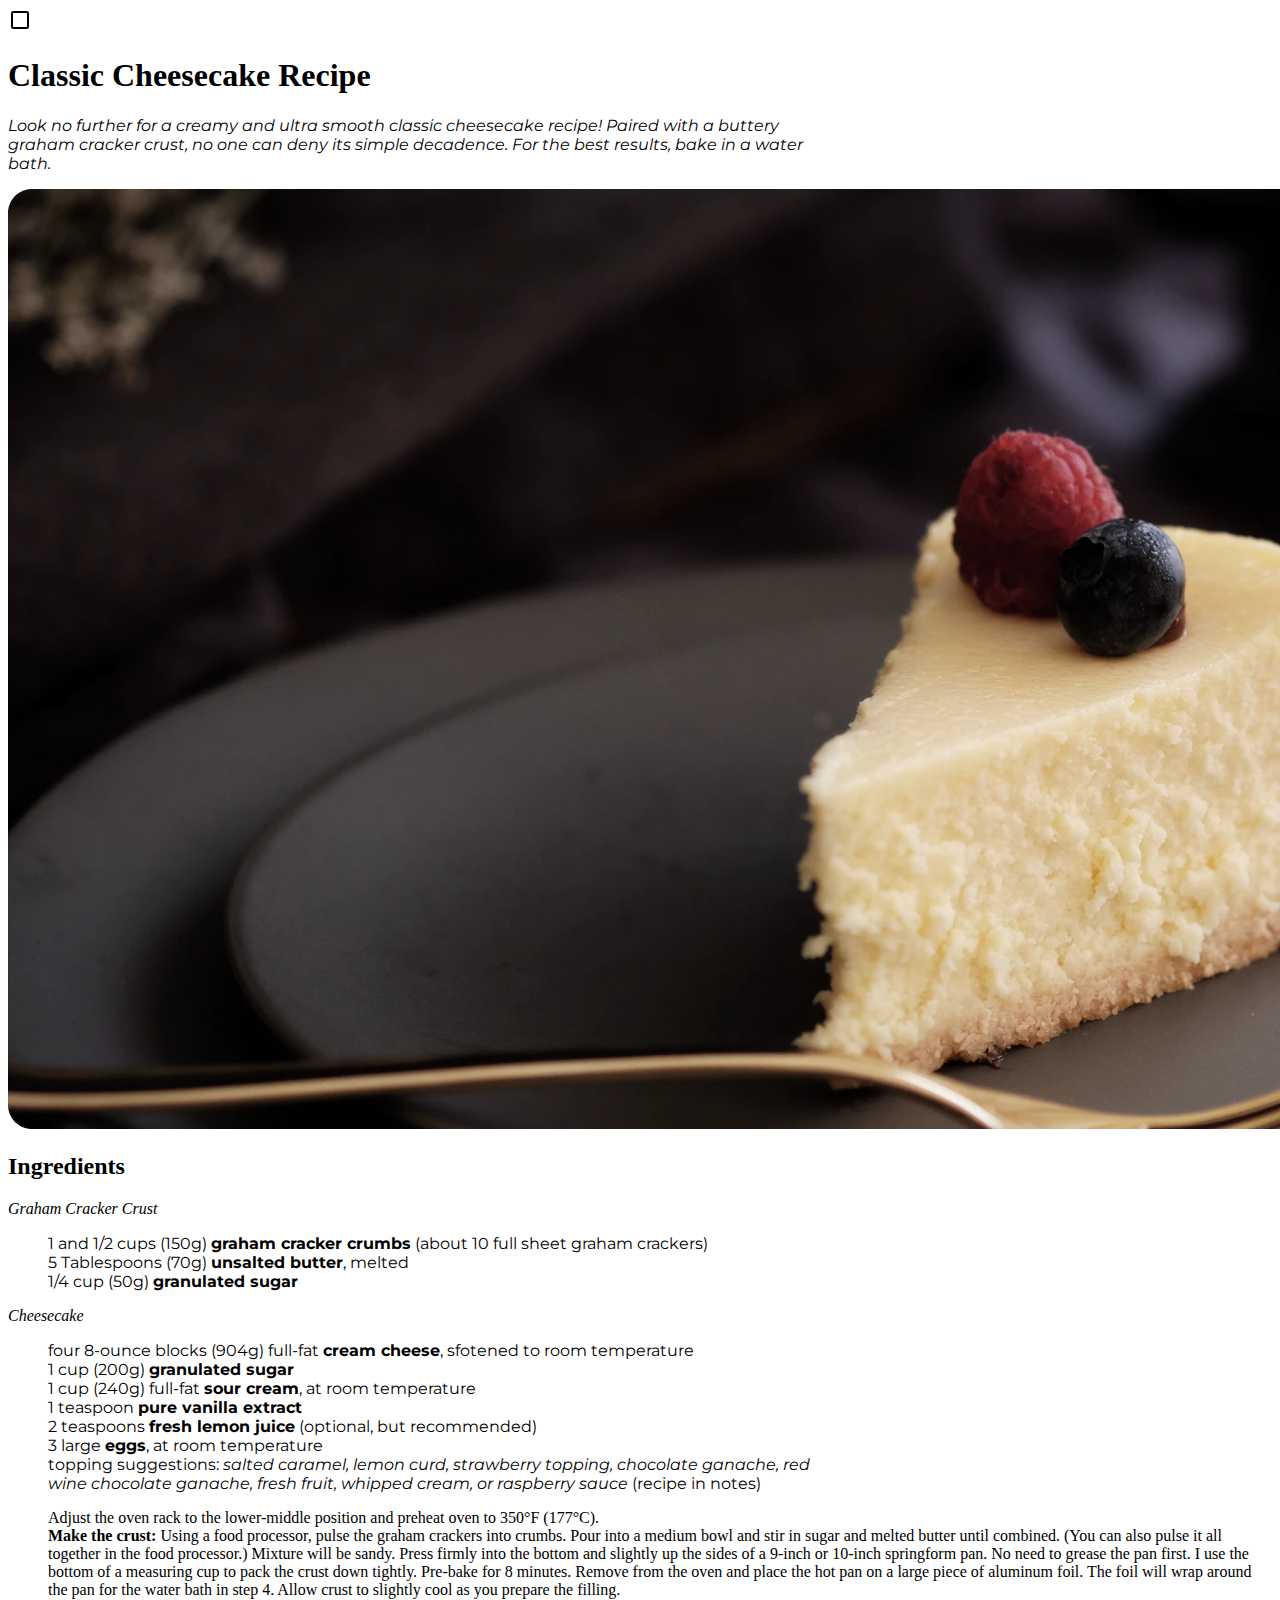
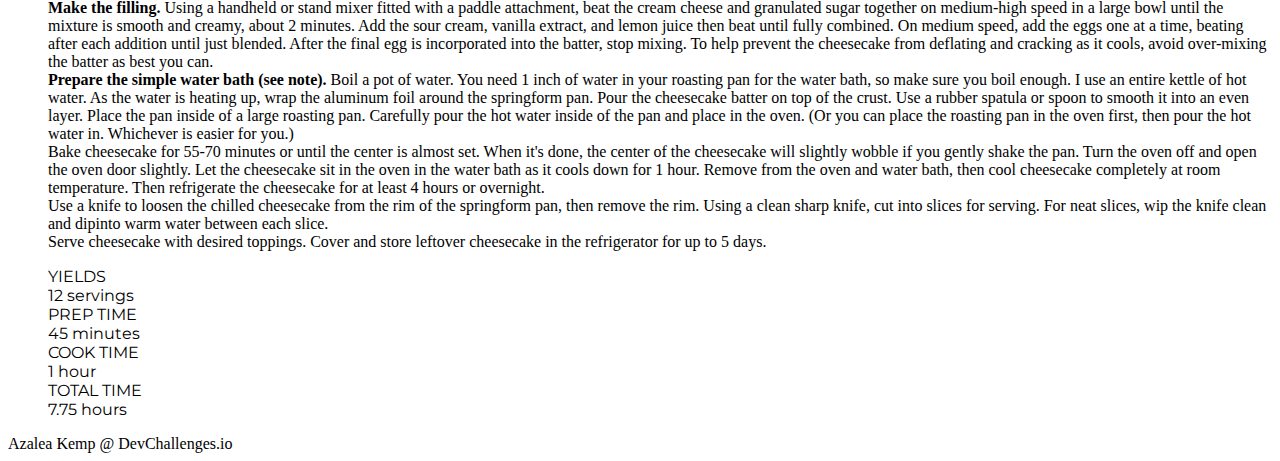
==== index.html @ 44c9148f "having a difficult time discovering how to use icons, svg, etc. pushing progress and picking up wher" ====
<!DOCTYPE html>
<html>
<head>
  <title>Classic Cheesecake Recipe</title>
  <link rel="stylesheet" href="https://cdn.jsdelivr.net/npm/bootstrap@4.5.3/dist/css/bootstrap.min.css" integrity="sha384-TX8t27EcRE3e/ihU7zmQxVncDAy5uIKz4rEkgIXeMed4M0jlfIDPvg6uqKI2xXr2" crossorigin="anonymous">
  <link rel="stylesheet" type="text/css" href="styles/styles.css">
  <svg xmlns="http://www.w3.org/2000/svg" height="24" viewBox="0 0 24 24" width="24"><path d="M0 0h24v24H0V0z" fill="none"/><path d="M19 5v14H5V5h14m0-2H5c-1.1 0-2 .9-2 2v14c0 1.1.9 2 2 2h14c1.1 0 2-.9 2-2V5c0-1.1-.9-2-2-2z"/></svg>
</head>
<body>
  <div class="container">
    <div class="row mt-5">
      <div class="col recipe-item">
        <div class="row">
          <div fclass= "col-8">
            <h1 class="recipe-item__title">
              <strong>Classic Cheesecake Recipe</strong>
            </h1>
            <p class="recipe-item__description">
            <em>Look no further for a creamy and ultra smooth classic cheesecake recipe! Paired with a buttery graham cracker crust, no one can deny its simple decadence. For the best results, bake in a water bath.</em>
            </p>
          </div>
          <img class="recipe-item__image img-fluid mt-3 mb-3" src="images/photo1.png" >
        </div>
        <div class="row mt-3">
          <div class="col-10">
            <h2>
              Ingredients
            </h2>
            <p>
              <em>Graham Cracker Crust</em>
            </p>
            <ul class="recipe-item__list custom-bullet square">
              <li>
                1 and 1/2 cups (150g) <strong>graham cracker crumbs</strong> (about 10 full sheet graham crackers)
              </li>
              <li>
                5 Tablespoons (70g) <strong>unsalted butter</strong>, melted
              </li>
              <li>
                1/4 cup (50g) <strong>granulated sugar</strong>
              </li>
            </ul>
            <p>
              <em>Cheesecake</em>
            </p>
            <ul class="recipe-item__list custom-bullet square">
              <li>
                four 8-ounce blocks (904g) full-fat <strong>cream cheese</strong>, sfotened to room temperature
              </li>
              <li>
                1 cup (200g) <strong>granulated sugar</strong>
              </li>
              <li>
                1 cup (240g) full-fat <strong>sour cream</strong>, at room temperature
              </li>
              <li>
                1 teaspoon <strong>pure vanilla extract</strong>
              </li>
              <li>
                2 teaspoons <strong>fresh lemon juice</strong> (optional, but recommended)
              </li>
              <li>
                3 large <strong>eggs</strong>, at room temperature
              </li>
              <li>
                topping suggestions: <em>salted caramel, lemon curd, strawberry topping, chocolate ganache, red wine chocolate ganache, fresh fruit, whipped cream, or raspberry sauce</em> (recipe in notes)
              </li>
            </ul>
            <ol class="recipe-item__instructions-list custom-bullet">
              <li>
                Adjust the oven rack to the lower-middle position and preheat oven to 350°F (177°C).
              </li>
              <li>
                <strong>Make the crust:</strong> Using a food processor, pulse the graham crackers into crumbs. Pour into a medium bowl and stir in sugar and melted butter until combined. (You can also pulse it all together in the food processor.) Mixture will be sandy. Press firmly into the bottom and slightly up the sides of a 9-inch or 10-inch springform pan. No need to grease the pan first. I use the bottom of a measuring cup to pack the crust down tightly. Pre-bake for 8 minutes. Remove from the oven and place the hot pan on a large piece of aluminum foil. The foil will wrap around the pan for the water bath in step 4. Allow crust to slightly cool as you prepare the filling.
              </li>
              <li>
                <strong>Make the filling.</strong> Using a handheld or stand mixer fitted with a paddle attachment, beat the cream cheese and granulated sugar together on medium-high speed in a large bowl until the mixture is smooth and creamy, about 2 minutes. Add the sour cream, vanilla extract, and lemon juice then beat until fully combined. On medium speed, add the eggs one at a time, beating after each addition until just blended. After the final egg is incorporated into the batter, stop mixing. To help prevent the cheesecake from deflating and cracking as it cools, avoid over-mixing the batter as best you can.
              </li>
              <li>
                <strong>Prepare the simple water bath (see note).</strong> Boil a pot of water. You need 1 inch of water in your roasting pan for the water bath, so make sure you boil enough. I use an entire kettle of hot water. As the water is heating up, wrap the aluminum foil around the springform pan. Pour the cheesecake batter on top of the crust. Use a rubber spatula or spoon to smooth it into an even layer. Place the pan inside of a large roasting pan. Carefully pour the hot water inside of the pan and place in the oven. (Or you can place the roasting pan in the oven first, then pour the hot water in. Whichever is easier for you.)
              </li>
              <li>
                Bake cheesecake for 55-70 minutes or until the center is almost set. When it's done, the center of the cheesecake will slightly wobble if you gently shake the pan. Turn the oven off and open the oven door slightly. Let the cheesecake sit in the oven in the water bath as it cools down for 1 hour. Remove from the oven and water bath, then cool cheesecake completely at room temperature. Then refrigerate the cheesecake for at least 4 hours or overnight.
              </li>
              <li>
                Use a knife to loosen the chilled cheesecake from the rim of the springform pan, then remove the rim. Using a clean sharp knife, cut into slices for serving. For neat slices, wip the knife clean and dipinto warm water between each slice.
              </li>
              <li>
                Serve cheesecake with desired toppings. Cover and store leftover cheesecake in the refrigerator for up to 5 days.
              </li>
            </ol>
          </div>
          <div class="col-2">
            <ul class="custom-bullet">
              <li>
                YIELDS <br>12 servings
              </li>
              <li>
                PREP TIME <br>45 minutes
              </li>
              <li>
                COOK TIME <br>1 hour
              </li>
              <li>
                TOTAL TIME <br>7.75 hours
              </li>
            </ul>
          </div>
        </div>
      </div>
    </div>
    <footer>
      Azalea Kemp @ DevChallenges.io
    </footer>
  </div>
<script src="https://code.jquery.com/jquery-3.5.1.slim.min.js" integrity="sha384-DfXdz2htPH0lsSSs5nCTpuj/zy4C+OGpamoFVy38MVBnE+IbbVYUew+OrCXaRkfj" crossorigin="anonymous"></script>
<script src="https://cdn.jsdelivr.net/npm/popper.js@1.16.1/dist/umd/popper.min.js" integrity="sha384-9/reFTGAW83EW2RDu2S0VKaIzap3H66lZH81PoYlFhbGU+6BZp6G7niu735Sk7lN" crossorigin="anonymous"></script>
<script src="https://cdn.jsdelivr.net/npm/bootstrap@4.5.3/dist/js/bootstrap.min.js" integrity="sha384-w1Q4orYjBQndcko6MimVbzY0tgp4pWB4lZ7lr30WKz0vr/aWKhXdBNmNb5D92v7s" crossorigin="anonymous"></script>
</body>
</html>
---- styles/styles.css ----
@import url('https://fonts.googleapis.com/css2?family=Old+Standard+TT:ital,wght@0,400;0,700;1,400&family=Prata&display=swap');
@import url('https://fonts.googleapis.com/css2?family=Montserrat:ital,wght@0,100;0,200;0,300;0,400;0,500;0,600;0,700;0,800;0,900;1,100;1,200;1,300;1,400;1,500;1,600;1,700;1,800;1,900&family=Old+Standard+TT:ital,wght@0,400;0,700;1,400&family=Prata&display=swap');
@import url('https://fonts.googleapis.com/icon?family=Material+Icons')
h1{
	font-size: 4.5rem;
}
h1, p {
	font-family: Old Standard TT;
}

.recipe-item__description, ul{
	font-family: Montserrat;
	margin-right: 450px;
}

.custom-bullet{
	list-style-type: none;
	clear: left;
}

.square > li:before{
  content:"";
  height:1em;
  width:1em;
  display:block;
  float:left;
  margin-left:-1.5em;
  background-position:center;
  background-repeat:no-repeat;
  background-size:100%:
}

.square > li:before{
  background-image: url(icons/bullet.svg)
  background-size:90%;
  background-position:center;
  transition: background-size 0.3s;
  -webkit-transition: background-size 0.3s;
}
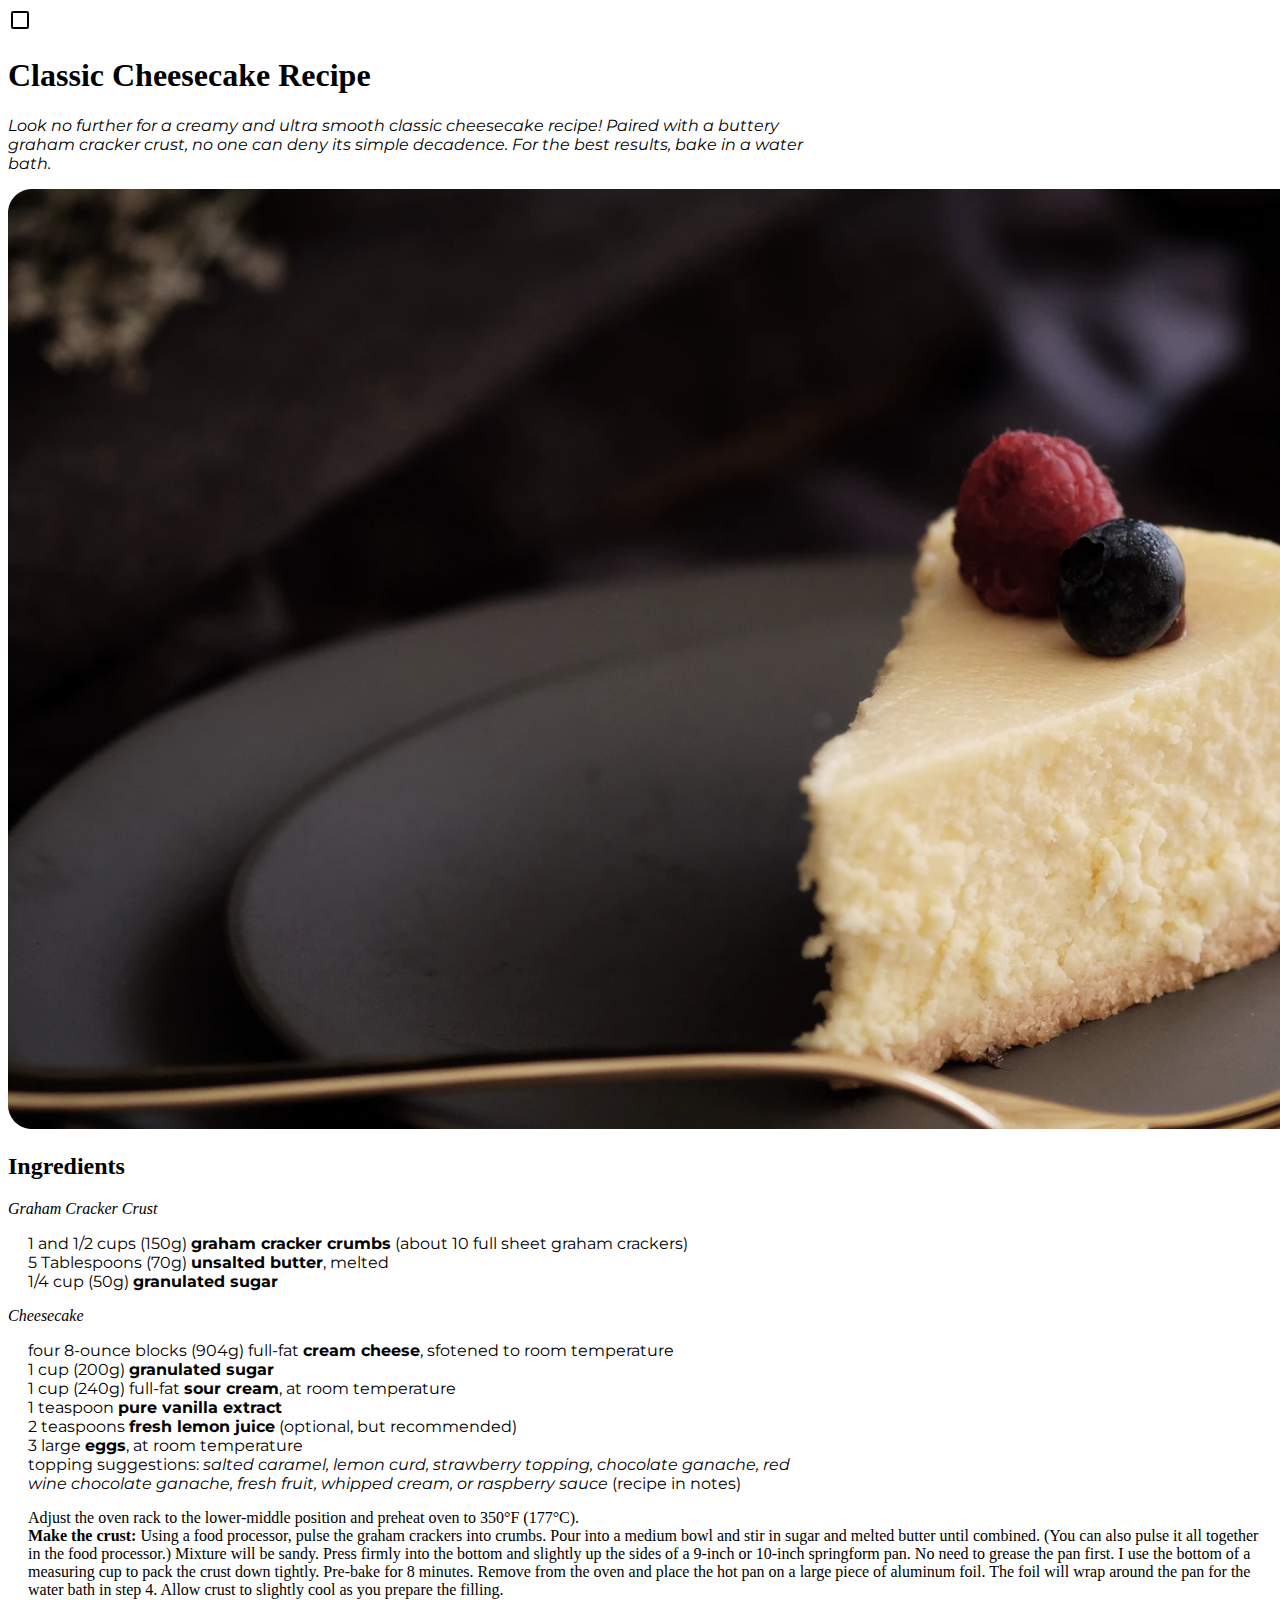
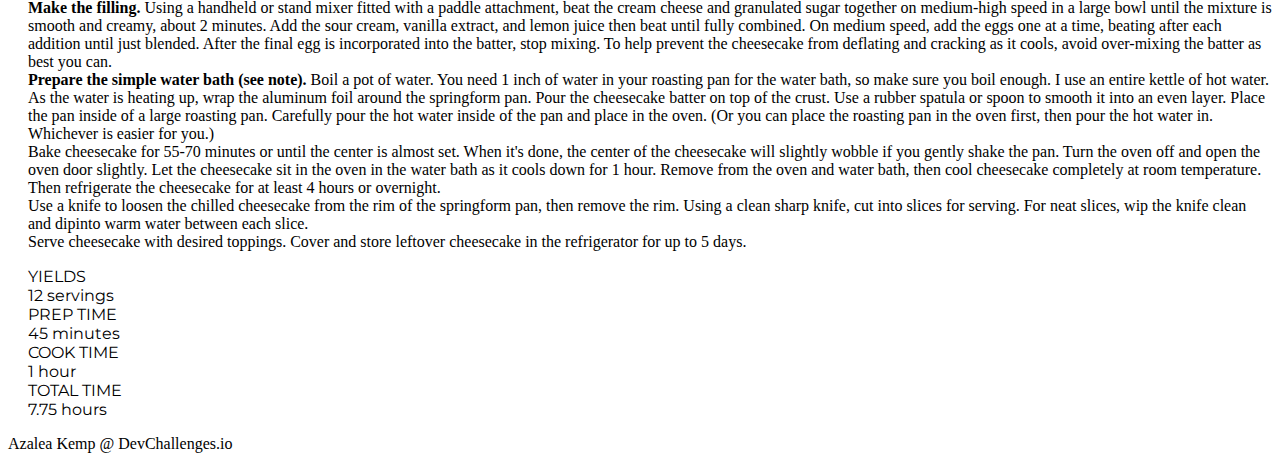
==== commit bfae6d84: "having difficulties with svg, will revisit  in the morning" ====
--- a/index.html
+++ b/index.html
@@ -4,7 +4,7 @@
   <title>Classic Cheesecake Recipe</title>
   <link rel="stylesheet" href="https://cdn.jsdelivr.net/npm/bootstrap@4.5.3/dist/css/bootstrap.min.css" integrity="sha384-TX8t27EcRE3e/ihU7zmQxVncDAy5uIKz4rEkgIXeMed4M0jlfIDPvg6uqKI2xXr2" crossorigin="anonymous">
   <link rel="stylesheet" type="text/css" href="styles/styles.css">
-  <svg xmlns="http://www.w3.org/2000/svg" height="24" viewBox="0 0 24 24" width="24"><path d="M0 0h24v24H0V0z" fill="none"/><path d="M19 5v14H5V5h14m0-2H5c-1.1 0-2 .9-2 2v14c0 1.1.9 2 2 2h14c1.1 0 2-.9 2-2V5c0-1.1-.9-2-2-2z"/></svg>
+  <svg class="bullet" xmlns="http://www.w3.org/2000/svg" height="24" viewBox="0 0 24 24" width="24"><path d="M0 0h24v24H0V0z" fill="none"/><path d="M19 5v14H5V5h14m0-2H5c-1.1 0-2 .9-2 2v14c0 1.1.9 2 2 2h14c1.1 0 2-.9 2-2V5c0-1.1-.9-2-2-2z"/></svg>
 </head>
 <body>
   <div class="container">
--- a/styles/styles.css
+++ b/styles/styles.css
@@ -2,7 +2,7 @@
 @import url('https://fonts.googleapis.com/css2?family=Montserrat:ital,wght@0,100;0,200;0,300;0,400;0,500;0,600;0,700;0,800;0,900;1,100;1,200;1,300;1,400;1,500;1,600;1,700;1,800;1,900&family=Old+Standard+TT:ital,wght@0,400;0,700;1,400&family=Prata&display=swap');
 @import url('https://fonts.googleapis.com/icon?family=Material+Icons')
 h1{
-	font-size: 4.5rem;
+	font-size: 4.5rem;  
 }
 h1, p {
 	font-family: Old Standard TT;
@@ -14,26 +14,11 @@
 }
 
 .custom-bullet{
-	list-style-type: none;
-	clear: left;
+  list-style-type: none;
+  clear: left;
+  padding-left: 20px;
 }
 
-.square > li:before{
-  content:"";
-  height:1em;
-  width:1em;
-  display:block;
-  float:left;
-  margin-left:-1.5em;
-  background-position:center;
-  background-repeat:no-repeat;
-  background-size:100%:
-}
-
-.square > li:before{
-  background-image: url(icons/bullet.svg)
-  background-size:90%;
-  background-position:center;
-  transition: background-size 0.3s;
-  -webkit-transition: background-size 0.3s;
+.recipe-item__list{
+  list-style-image: url(http://www.w3.org/2000/svg)
 }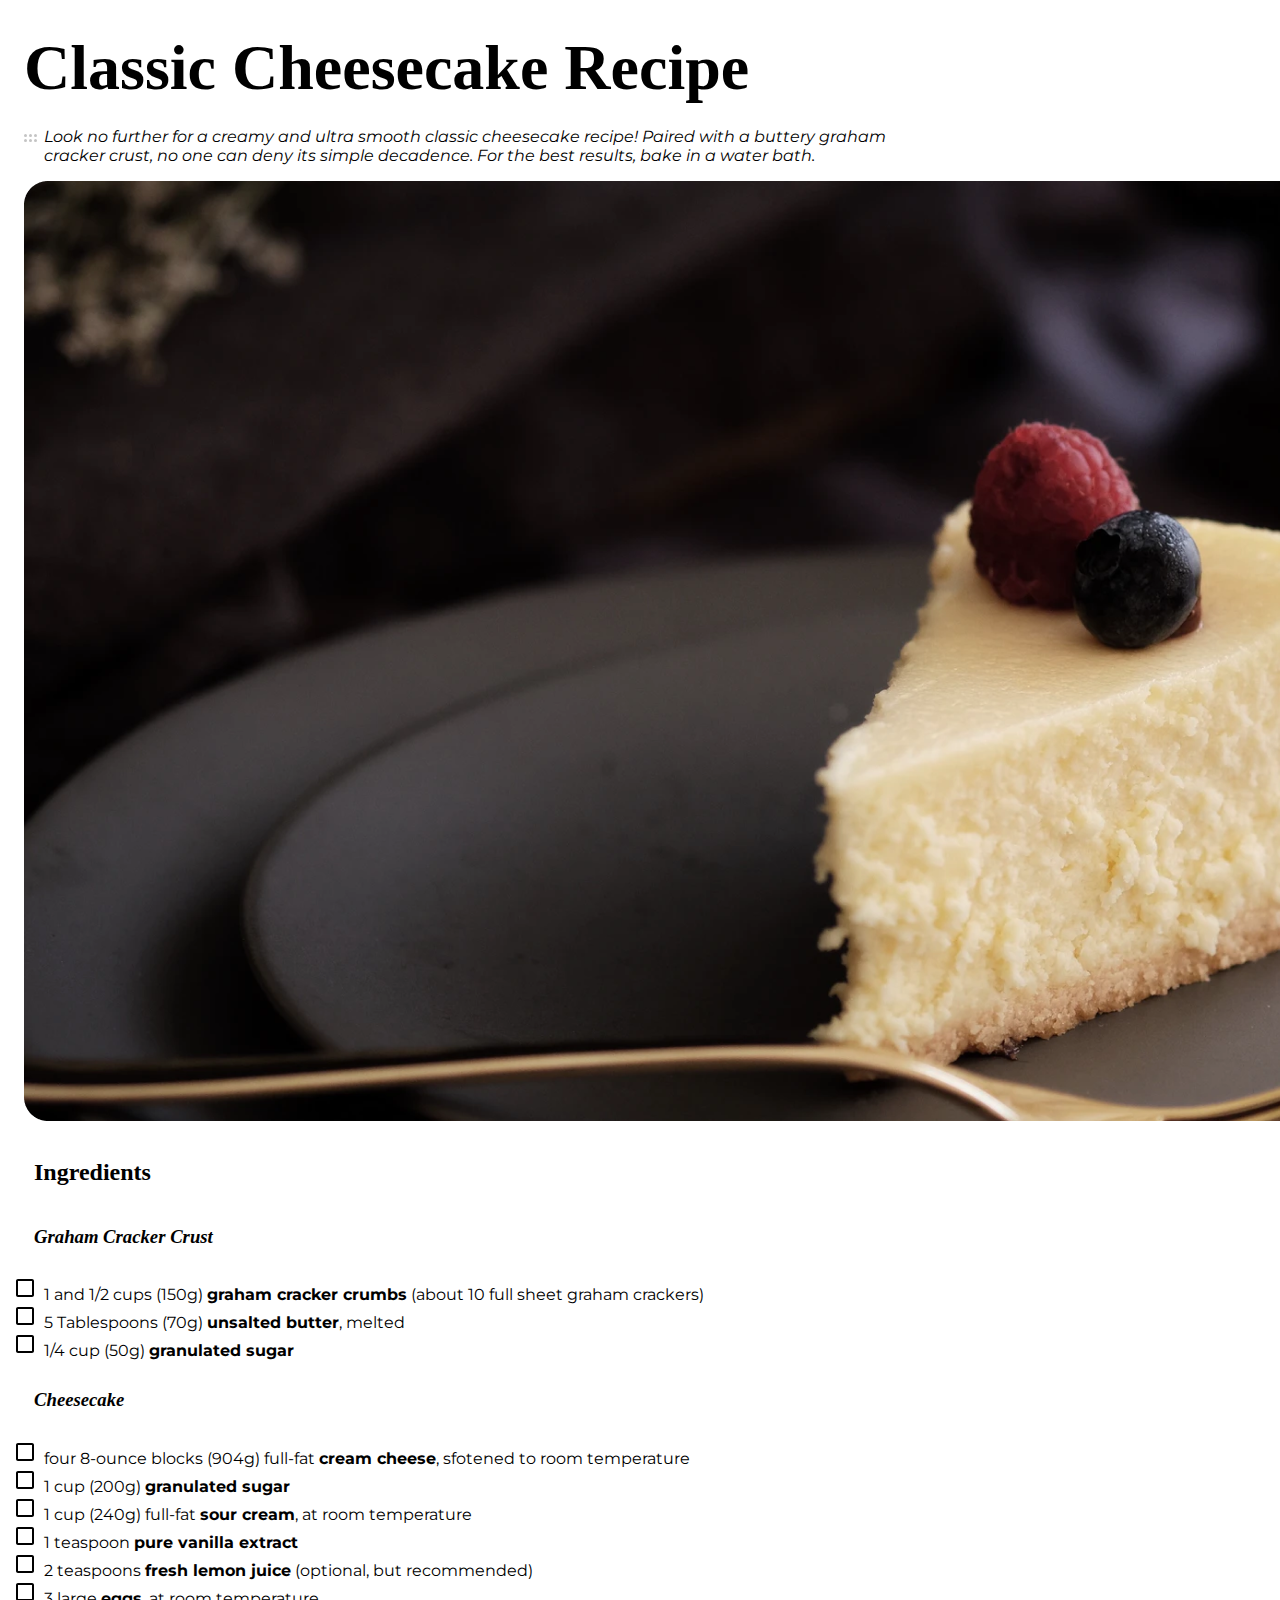
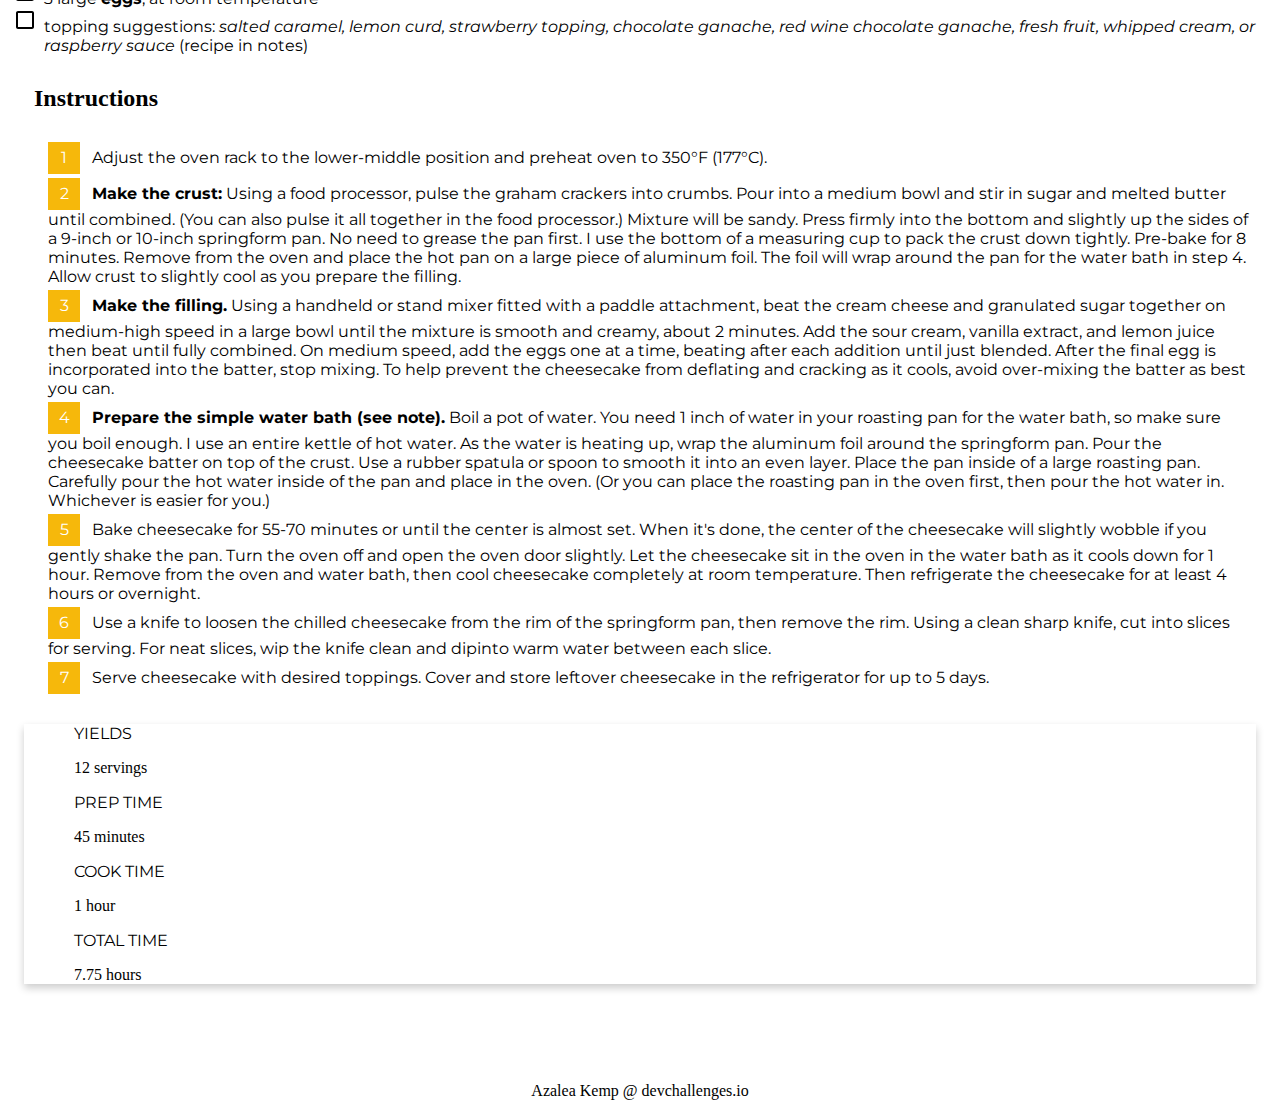
==== commit 06e6c3a8: "finally cleaned up my code and the page even looks better" ====
--- a/index.html
+++ b/index.html
@@ -1,120 +1,140 @@
 <!DOCTYPE html>
 <html>
 <head>
-  <title>Classic Cheesecake Recipe</title>
-  <link rel="stylesheet" href="https://cdn.jsdelivr.net/npm/bootstrap@4.5.3/dist/css/bootstrap.min.css" integrity="sha384-TX8t27EcRE3e/ihU7zmQxVncDAy5uIKz4rEkgIXeMed4M0jlfIDPvg6uqKI2xXr2" crossorigin="anonymous">
-  <link rel="stylesheet" type="text/css" href="styles/styles.css">
-  <svg class="bullet" xmlns="http://www.w3.org/2000/svg" height="24" viewBox="0 0 24 24" width="24"><path d="M0 0h24v24H0V0z" fill="none"/><path d="M19 5v14H5V5h14m0-2H5c-1.1 0-2 .9-2 2v14c0 1.1.9 2 2 2h14c1.1 0 2-.9 2-2V5c0-1.1-.9-2-2-2z"/></svg>
+	<title>
+		Classic Cheesecake Recipe
+	</title>
+	<link rel="stylesheet" href="https://cdn.jsdelivr.net/npm/bootstrap@4.5.3/dist/css/bootstrap.min.css" integrity="sha384-TX8t27EcRE3e/ihU7zmQxVncDAy5uIKz4rEkgIXeMed4M0jlfIDPvg6uqKI2xXr2" crossorigin="anonymous">
+  	<link rel="stylesheet" type="text/css" href="styles/recipe.css">
 </head>
 <body>
-  <div class="container">
-    <div class="row mt-5">
-      <div class="col recipe-item">
-        <div class="row">
-          <div fclass= "col-8">
-            <h1 class="recipe-item__title">
-              <strong>Classic Cheesecake Recipe</strong>
-            </h1>
-            <p class="recipe-item__description">
-            <em>Look no further for a creamy and ultra smooth classic cheesecake recipe! Paired with a buttery graham cracker crust, no one can deny its simple decadence. For the best results, bake in a water bath.</em>
-            </p>
-          </div>
-          <img class="recipe-item__image img-fluid mt-3 mb-3" src="images/photo1.png" >
-        </div>
-        <div class="row mt-3">
-          <div class="col-10">
-            <h2>
-              Ingredients
-            </h2>
-            <p>
-              <em>Graham Cracker Crust</em>
-            </p>
-            <ul class="recipe-item__list custom-bullet square">
-              <li>
-                1 and 1/2 cups (150g) <strong>graham cracker crumbs</strong> (about 10 full sheet graham crackers)
-              </li>
-              <li>
-                5 Tablespoons (70g) <strong>unsalted butter</strong>, melted
-              </li>
-              <li>
-                1/4 cup (50g) <strong>granulated sugar</strong>
-              </li>
-            </ul>
-            <p>
-              <em>Cheesecake</em>
-            </p>
-            <ul class="recipe-item__list custom-bullet square">
-              <li>
-                four 8-ounce blocks (904g) full-fat <strong>cream cheese</strong>, sfotened to room temperature
-              </li>
-              <li>
-                1 cup (200g) <strong>granulated sugar</strong>
-              </li>
-              <li>
-                1 cup (240g) full-fat <strong>sour cream</strong>, at room temperature
-              </li>
-              <li>
-                1 teaspoon <strong>pure vanilla extract</strong>
-              </li>
-              <li>
-                2 teaspoons <strong>fresh lemon juice</strong> (optional, but recommended)
-              </li>
-              <li>
-                3 large <strong>eggs</strong>, at room temperature
-              </li>
-              <li>
-                topping suggestions: <em>salted caramel, lemon curd, strawberry topping, chocolate ganache, red wine chocolate ganache, fresh fruit, whipped cream, or raspberry sauce</em> (recipe in notes)
-              </li>
-            </ul>
-            <ol class="recipe-item__instructions-list custom-bullet">
-              <li>
-                Adjust the oven rack to the lower-middle position and preheat oven to 350°F (177°C).
-              </li>
-              <li>
-                <strong>Make the crust:</strong> Using a food processor, pulse the graham crackers into crumbs. Pour into a medium bowl and stir in sugar and melted butter until combined. (You can also pulse it all together in the food processor.) Mixture will be sandy. Press firmly into the bottom and slightly up the sides of a 9-inch or 10-inch springform pan. No need to grease the pan first. I use the bottom of a measuring cup to pack the crust down tightly. Pre-bake for 8 minutes. Remove from the oven and place the hot pan on a large piece of aluminum foil. The foil will wrap around the pan for the water bath in step 4. Allow crust to slightly cool as you prepare the filling.
-              </li>
-              <li>
-                <strong>Make the filling.</strong> Using a handheld or stand mixer fitted with a paddle attachment, beat the cream cheese and granulated sugar together on medium-high speed in a large bowl until the mixture is smooth and creamy, about 2 minutes. Add the sour cream, vanilla extract, and lemon juice then beat until fully combined. On medium speed, add the eggs one at a time, beating after each addition until just blended. After the final egg is incorporated into the batter, stop mixing. To help prevent the cheesecake from deflating and cracking as it cools, avoid over-mixing the batter as best you can.
-              </li>
-              <li>
-                <strong>Prepare the simple water bath (see note).</strong> Boil a pot of water. You need 1 inch of water in your roasting pan for the water bath, so make sure you boil enough. I use an entire kettle of hot water. As the water is heating up, wrap the aluminum foil around the springform pan. Pour the cheesecake batter on top of the crust. Use a rubber spatula or spoon to smooth it into an even layer. Place the pan inside of a large roasting pan. Carefully pour the hot water inside of the pan and place in the oven. (Or you can place the roasting pan in the oven first, then pour the hot water in. Whichever is easier for you.)
-              </li>
-              <li>
-                Bake cheesecake for 55-70 minutes or until the center is almost set. When it's done, the center of the cheesecake will slightly wobble if you gently shake the pan. Turn the oven off and open the oven door slightly. Let the cheesecake sit in the oven in the water bath as it cools down for 1 hour. Remove from the oven and water bath, then cool cheesecake completely at room temperature. Then refrigerate the cheesecake for at least 4 hours or overnight.
-              </li>
-              <li>
-                Use a knife to loosen the chilled cheesecake from the rim of the springform pan, then remove the rim. Using a clean sharp knife, cut into slices for serving. For neat slices, wip the knife clean and dipinto warm water between each slice.
-              </li>
-              <li>
-                Serve cheesecake with desired toppings. Cover and store leftover cheesecake in the refrigerator for up to 5 days.
-              </li>
-            </ol>
-          </div>
-          <div class="col-2">
-            <ul class="custom-bullet">
-              <li>
-                YIELDS <br>12 servings
-              </li>
-              <li>
-                PREP TIME <br>45 minutes
-              </li>
-              <li>
-                COOK TIME <br>1 hour
-              </li>
-              <li>
-                TOTAL TIME <br>7.75 hours
-              </li>
-            </ul>
-          </div>
-        </div>
-      </div>
-    </div>
-    <footer>
-      Azalea Kemp @ DevChallenges.io
-    </footer>
-  </div>
-<script src="https://code.jquery.com/jquery-3.5.1.slim.min.js" integrity="sha384-DfXdz2htPH0lsSSs5nCTpuj/zy4C+OGpamoFVy38MVBnE+IbbVYUew+OrCXaRkfj" crossorigin="anonymous"></script>
-<script src="https://cdn.jsdelivr.net/npm/popper.js@1.16.1/dist/umd/popper.min.js" integrity="sha384-9/reFTGAW83EW2RDu2S0VKaIzap3H66lZH81PoYlFhbGU+6BZp6G7niu735Sk7lN" crossorigin="anonymous"></script>
-<script src="https://cdn.jsdelivr.net/npm/bootstrap@4.5.3/dist/js/bootstrap.min.js" integrity="sha384-w1Q4orYjBQndcko6MimVbzY0tgp4pWB4lZ7lr30WKz0vr/aWKhXdBNmNb5D92v7s" crossorigin="anonymous"></script>
+	<div class="container">
+		<div class="row">
+			<h1 class="mt-2">
+				<strong>Classic Cheesecake Recipe</strong>
+			</h1>
+		</div>
+		<div class="row">
+			<ul class="custom-bullet recipe-item__description">
+				<li>
+					<em>Look no further for a creamy and ultra smooth classic cheesecake recipe! Paired with a buttery graham cracker crust, no one can deny its simple decadence. For the best results, bake in a water bath.</em>
+				</li>
+			</ul>
+		</div>
+		<div class="row">
+			<img class="img-fluid mt-3 mb-3"src="images/photo1.png">
+		</div>
+	</div>
+
+	<div class="container">
+		<div class="row">
+			<div class="col-9">
+				<h2>
+					<strong>Ingredients</strong>
+				</h2>
+				<h3>
+					<em>Graham Cracker Crust</em>
+				</h3>
+				<ul class="custom-bullet recipe-item__list">
+					<li>
+						1 and 1/2 cups (150g) <strong>graham cracker crumbs</strong> (about 10 full sheet graham crackers)
+					</li>
+					<li>
+						5 Tablespoons (70g) <strong>unsalted butter</strong>, melted
+					</li>
+					<li>
+						1/4 cup (50g) <strong>granulated sugar</strong>
+					</li>
+				</ul>
+				<h3>
+					<em>Cheesecake</em>
+				</h3>
+				<ul class="custom-bullet recipe-item__list">
+					<li>
+						four 8-ounce blocks (904g) full-fat <strong>cream cheese</strong>, sfotened to room temperature
+					</li>
+					<li>
+						1 cup (200g) <strong>granulated sugar</strong>
+					</li>
+					<li>
+						1 cup (240g) full-fat <strong>sour cream</strong>, at room temperature
+					</li>
+					<li>
+						1 teaspoon <strong>pure vanilla extract</strong>
+					</li>
+					<li>
+						2 teaspoons <strong>fresh lemon juice</strong> (optional, but recommended)
+					</li>
+					<li>
+						 3 large <strong>eggs</strong>, at room temperature
+					</li>
+					<li>
+						topping suggestions: <em>salted caramel, lemon curd, strawberry topping, chocolate ganache, red wine chocolate ganache, fresh fruit, whipped cream, or raspberry sauce</em> (recipe in notes)
+					</li>
+				</ul>
+				<h2>
+					<strong>Instructions</strong>
+				</h2>
+				<ol class="custom-bullet recipe-item__instructions-list">
+					<li>
+						Adjust the oven rack to the lower-middle position and preheat oven to 350°F (177°C).
+					</li>
+					<li>
+						<strong>Make the crust:</strong> Using a food processor, pulse the graham crackers into crumbs. Pour into a medium bowl and stir in sugar and melted butter until combined. (You can also pulse it all together in the food processor.) Mixture will be sandy. Press firmly into the bottom and slightly up the sides of a 9-inch or 10-inch springform pan. No need to grease the pan first. I use the bottom of a measuring cup to pack the crust down tightly. Pre-bake for 8 minutes. Remove from the oven and place the hot pan on a large piece of aluminum foil. The foil will wrap around the pan for the water bath in step 4. Allow crust to slightly cool as you prepare the filling.
+					</li>
+					<li>
+						<strong>Make the filling.</strong> Using a handheld or stand mixer fitted with a paddle attachment, beat the cream cheese and granulated sugar together on medium-high speed in a large bowl until the mixture is smooth and creamy, about 2 minutes. Add the sour cream, vanilla extract, and lemon juice then beat until fully combined. On medium speed, add the eggs one at a time, beating after each addition until just blended. After the final egg is incorporated into the batter, stop mixing. To help prevent the cheesecake from deflating and cracking as it cools, avoid over-mixing the batter as best you can.
+					</li>
+					<li>
+						<strong>Prepare the simple water bath (see note).</strong> Boil a pot of water. You need 1 inch of water in your roasting pan for the water bath, so make sure you boil enough. I use an entire kettle of hot water. As the water is heating up, wrap the aluminum foil around the springform pan. Pour the cheesecake batter on top of the crust. Use a rubber spatula or spoon to smooth it into an even layer. Place the pan inside of a large roasting pan. Carefully pour the hot water inside of the pan and place in the oven. (Or you can place the roasting pan in the oven first, then pour the hot water in. Whichever is easier for you.)
+					</li>
+					<li>
+						Bake cheesecake for 55-70 minutes or until the center is almost set. When it's done, the center of the cheesecake will slightly wobble if you gently shake the pan. Turn the oven off and open the oven door slightly. Let the cheesecake sit in the oven in the water bath as it cools down for 1 hour. Remove from the oven and water bath, then cool cheesecake completely at room temperature. Then refrigerate the cheesecake for at least 4 hours or overnight.
+					</li>
+					<li>
+						Use a knife to loosen the chilled cheesecake from the rim of the springform pan, then remove the rim. Using a clean sharp knife, cut into slices for serving. For neat slices, wip the knife clean and dipinto warm water between each slice.
+					</li>
+					<li>
+						Serve cheesecake with desired toppings. Cover and store leftover cheesecake in the refrigerator for up to 5 days.
+					</li>
+				</ol>
+			</div>
+			<div class="col-3">
+				<div class="card">
+		            <ul class="custom-bullet recipe-time__list">
+		              <li>
+		                YIELDS 
+		              <p>
+		                12 servings
+		              </p>
+		              </li>
+		              <li>
+		                PREP TIME 
+		              <p>
+		                45 minutes
+		              </p>
+		              </li>
+		              <li>
+		                COOK TIME 
+		              <p>
+		                1 hour
+		              </p>
+		              </li>
+		              <li>
+		                TOTAL TIME 
+		              <p>
+		                7.75 hours
+		              </p>
+		              </li>
+		            </ul>
+          		</div>
+			</div>
+		</div>
+	</div>
+
+	<p class="name">
+		Azalea Kemp @ devchallenges.io
+	</p>
+
 </body>
 </html>--- a/styles/recipe.css
+++ b/styles/recipe.css
@@ -0,0 +1,97 @@
+@import url('https://fonts.googleapis.com/css2?family=Old+Standard+TT:ital,wght@0,400;0,700;1,400&family=Prata&display=swap');
+@import url('https://fonts.googleapis.com/css2?family=Montserrat:ital,wght@0,100;0,200;0,300;0,400;0,500;0,600;0,700;0,800;0,900;1,100;1,200;1,300;1,400;1,500;1,600;1,700;1,800;1,900&family=Old+Standard+TT:ital,wght@0,400;0,700;1,400&family=Prata&display=swap');
+@import url('https://fonts.googleapis.com/icon?family=Material+Icons')
+
+
+h1 {
+	margin: 10px; 
+}
+
+h1 > strong { 
+	font-size: 4rem;
+}
+
+h1, p {
+	font-family: Old Standard TT;
+}
+
+body > div > div > ul > li{
+	font-family: Montserrat;
+	margin-right: 350px;
+}
+
+h2, h3{
+	font-family: Old Standard TT;
+	padding: 10px;
+}
+
+.custom-bullet{
+  list-style-type: none;
+  clear: left;
+  padding-left: 20px;
+  font-family: Montserrat;
+}
+
+.recipe-item__description{
+	list-style-image: url(../icons/sixdots.svg);
+}
+
+.recipe-item__list{
+  list-style-image: url(../icons/bullet.svg);
+}  
+
+.recipe-item__instructions-list > li{
+	list-style: none;
+	counter-increment: my-awesome-counter;
+	margin: .25rem;
+	clear: left;
+}
+
+.recipe-item__instructions-list  > li::before {
+	content: counter(my-awesome-counter);
+	background: #F6B80B;
+	width: 2rem;
+	height: 2rem;
+	display: inline-block;
+	line-height: 2rem;
+	color: white;
+	text-align: center;
+	margin-right: 0.5rem;
+}
+
+.recipe-time__list{
+	list-style-image: url(../icons/time.svg);
+	margin: 30px;
+}
+
+body > div > div > div > div.row.mt-3 > div.col-2 > ul > li:nth-child(1){
+	list-style-image: url(../icons/dining.svg);
+}
+
+body > div > div > div > div.row.mt-3 > div.col-2 > ul > li:nth-child(1) > p{
+	color: #F6B80B;
+}
+
+.card {
+  /* Add shadows to create the "card" effect */
+  box-shadow: 0 4px 8px 0 rgba(0,0,0,0.2);
+  transition: 0.3s;
+}
+
+/* On mouse-over, add a deeper shadow */
+.card:hover {
+  box-shadow: 0 8px 16px 0 rgba(0,0,0,0.2);
+}
+
+/* Add some padding inside the card container */
+.container {
+  padding: 2px 16px;
+}
+
+.name{
+   left: 0;
+   bottom: 0;
+   width: 100%;
+   text-align: center;
+   padding-top: 50px;
+}